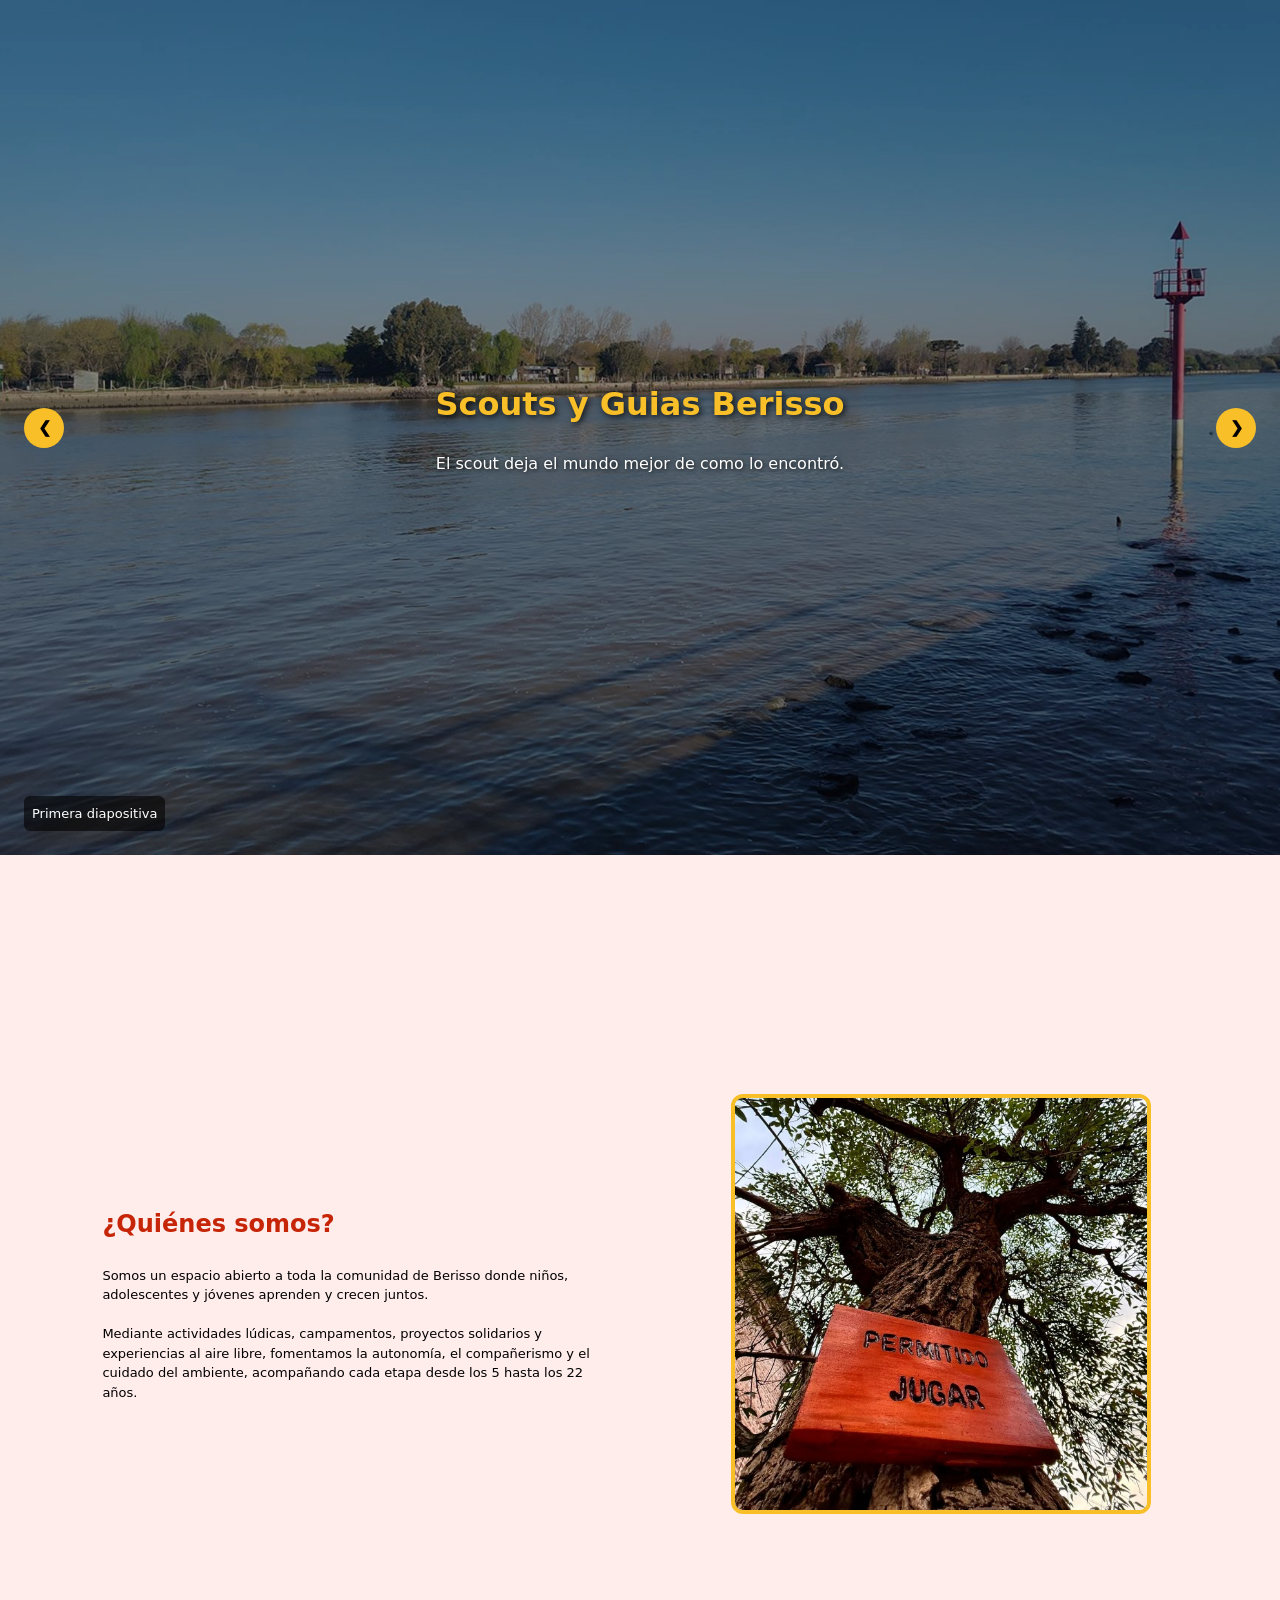
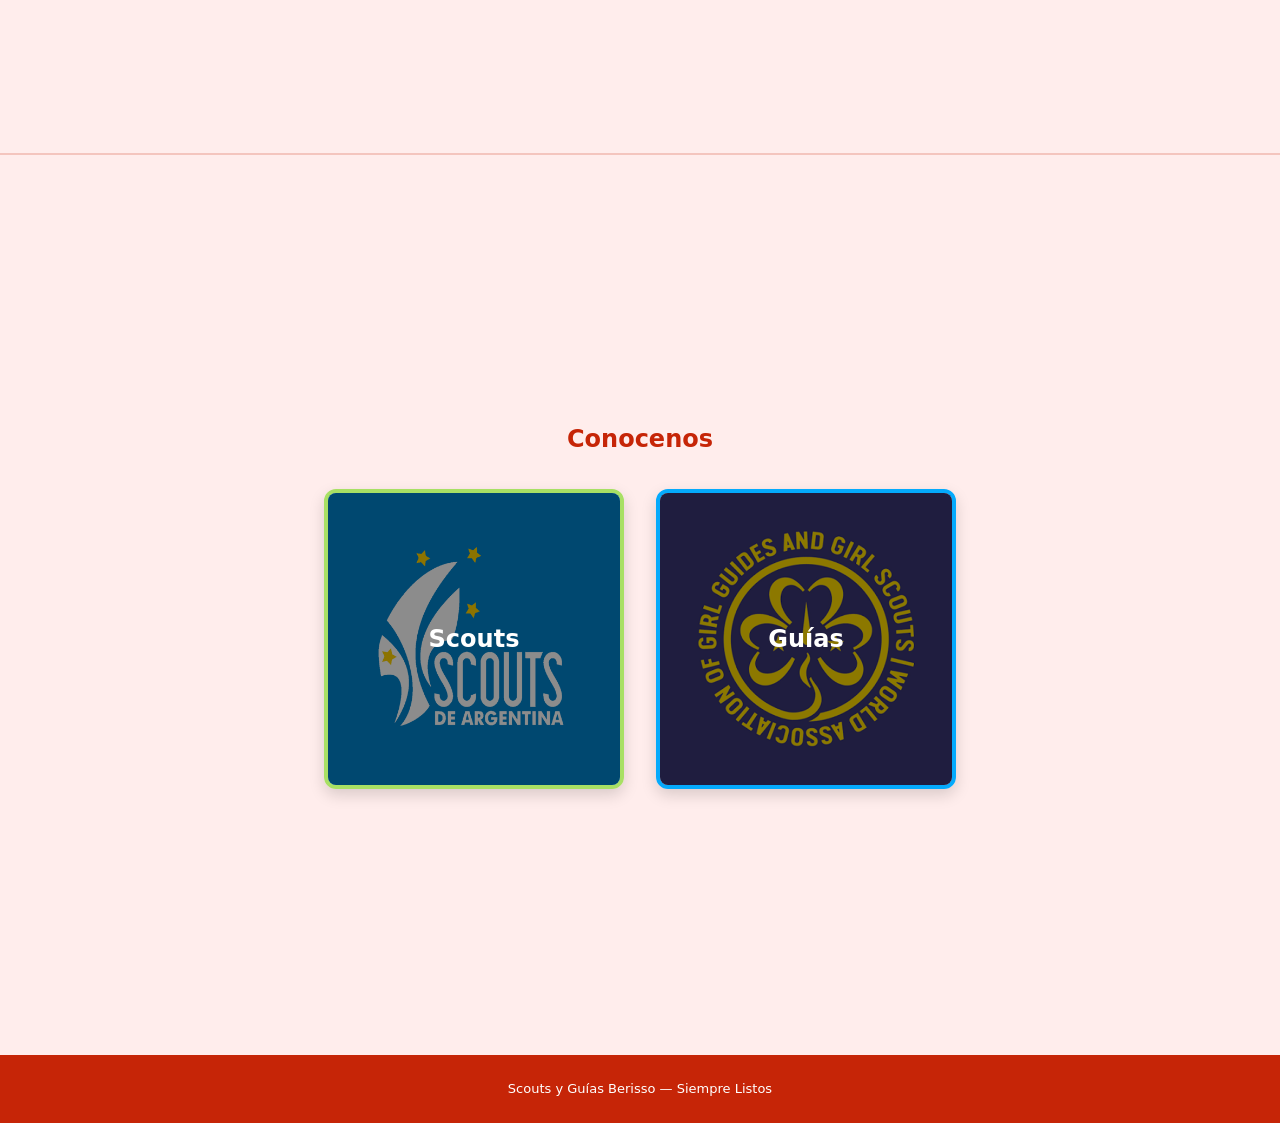
==== index.html @ 7b153e42 "Rename principal.html to index.html" ====
<!DOCTYPE html>
<html lang="es">
<head>
    <meta charset="UTF-8">
    <meta name="viewport" content="width=device-width, initial-scale=1.0">
    <title>Scouts y Guías Berisso</title>
    <link rel="stylesheet" href="principal.css">
</head>
<body>

    <!--<header class="site-header">
        <span>Scouts y Guías Berisso</span>
    </header>-->

    <!-- Sección 1: Hero con carrusel de fondo, título y frase centrados -->
    <section class="hero">
        <div class="carousel">
            <div class="slide">
                <img src="fotos/berisso 1.jpg" alt="Imagen 1">
                <p class="slide-caption">Primera diapositiva</p>
            </div>
            <div class="slide" hidden>
                <img src="fotos/berisso 2.jpg" alt="Imagen 2">
                <p class="slide-caption">Segunda diapositiva</p>
            </div>
            <div class="slide" hidden>
                <img src="fotos/berisso 3.jpg" alt="Imagen 3">
                <p class="slide-caption">Tercera diapositiva</p>
            </div>

            <button id="prev" aria-label="Anterior">&#10094;</button>
            <button id="next" aria-label="Siguiente">&#10095;</button>
        </div>

        <div class="hero-content">
            <h1>Scouts y Guias Berisso</h1>
            <h3>El scout deja el mundo mejor de como lo encontró.</h3>
        </div>
    </section>

    <!-- Sección 2: Texto a la izquierda, foto cuadrada a la derecha -->
    <section class="quienes-somos">
        <div class="quienes-texto">
            <h3>¿Quiénes somos?</h3>
            <p>
                Somos un espacio abierto a toda la comunidad de Berisso donde niños, adolescentes y jóvenes aprenden y crecen juntos.<br><br>
                Mediante actividades lúdicas, campamentos, proyectos solidarios y experiencias al aire libre, fomentamos la autonomía, el compañerismo y el cuidado del ambiente, acompañando cada etapa desde los 5 hasta los 22 años.
            </p>
        </div>
        <div class="quienes-img">
            <img src="fotos/instagram scout.jpeg" alt="Actividad Scout en Berisso">
        </div>
    </section>

    <!-- Sección 3: Conocenos con dos tarjetas cuadradas lado a lado -->
    <section class="conocenos">
        <h2>Conocenos</h2>
        <div class="conocenos-grid">
            <a href="ScoutsBerisso.html" class="card card-scouts">
                <img src="fotos/scouts hombres.jpg" alt="Scouts">
                <h4>Scouts</h4>
            </a>    
            
            <div class="card card-guias">
                <a href="GuiasBerisso.html">
                    <img src="fotos/guias mujeres.jpg" alt="Guías">
                    <h4>Guías</h4>
                </a>
            </div>
        </div>
    </section>

    <footer class="site-footer">
        <p>Scouts y Guías Berisso — Siempre Listos</p>
    </footer>

    <script>
        const slides = document.querySelectorAll('.slide');
        let index = 0;

        function showSlide(n) {
            slides[index].hidden = true;
            index = (n + slides.length) % slides.length;
            slides[index].hidden = false;
        }

        document.getElementById('next').onclick = () => showSlide(index + 1);
        document.getElementById('prev').onclick = () => showSlide(index - 1);
    </script>
</body>
</html>
---- principal.css ----
:root {
    /* Paleta de colores */
    --color-principal: #F8BF28;
    --color-secundario: #C62507;
    --color-fondo: #FFEDEC;
    --CTA-verde: #A8E064;
    --CTA-celes: #04AAFC;
    --color-txt: #020101;

    /* Escala tipográfica */
    --tipo-principal: 32px;
    --tipo-secundaria: 24px;
    --tipo-subtitulo: 16px;
    --tipo-base: 13px;

    /* Escala de espaciado */
    --sep-int: 0.5rem;
    --sep-com: 1.5rem;
    --sep-secc: 2rem;
}

* {
    box-sizing: border-box;
    margin: 0;
    padding: 0;
}

body {
    font-family: system-ui, -apple-system, sans-serif;
    background-color: var(--color-fondo);
    color: var(--color-txt);
    font-size: var(--tipo-base);
    line-height: 1.5;
}

/* HEADER */
.site-header {
    background-color: var(--color-principal);
    color: var(--color-txt);
    text-align: center;
    padding: var(--sep-int);
    font-weight: 700;
    font-size: var(--tipo-subtitulo);
    border-bottom: 3px solid var(--color-secundario);
}

/* HERO + CARRUSEL DE FONDO A PANTALLA COMPLETA */
.hero {
    position: relative;
    width: 100%;
    height: calc(100vh - 45px);
    min-height: 550px;
    overflow: hidden;
    display: flex;
    justify-content: center;
    align-items: center;
    text-align: center;
    padding: var(--sep-secc);
}

.carousel {
    position: absolute;
    inset: 0;
    width: 100%;
    height: 100%;
}

.slide {
    width: 100%;
    height: 100%;
    position: relative;
}

.slide::after {
    content: "";
    position: absolute;
    inset: 0;
    background: rgba(2, 1, 1, 0.45);
}

.slide img {
    width: 100%;
    height: 100%;
    object-fit: cover;
    display: block;
}

.slide-caption {
    position: absolute;
    bottom: var(--sep-com);
    left: var(--sep-com);
    z-index: 2;
    color: #fff;
    font-size: var(--tipo-base);
    background: rgba(2, 1, 1, 0.6);
    padding: var(--sep-int);
    border-radius: 6px;
}

.hero-content {
    position: relative;
    z-index: 2;
    color: #ffffff;
    display: flex;
    flex-direction: column;
    gap: var(--sep-com);
    padding: 0 var(--sep-secc);
}

.hero-content h1 {
    font-size: var(--tipo-principal);
    color: var(--color-principal);
    text-shadow: 2px 2px 6px rgba(0, 0, 0, 0.8);
}

.hero-content h3 {
    font-size: var(--tipo-subtitulo);
    font-weight: 400;
    text-shadow: 1px 1px 4px rgba(0, 0, 0, 0.8);
}

#prev, #next {
    position: absolute;
    top: 50%;
    transform: translateY(-50%);
    z-index: 3;
    background-color: var(--color-principal);
    color: var(--color-txt);
    border: none;
    width: 40px;
    height: 40px;
    border-radius: 50%;
    font-size: var(--tipo-subtitulo);
    font-weight: bold;
    cursor: pointer;
    transition: background-color 0.2s;
}

#prev:hover, #next:hover {
    background-color: var(--color-secundario);
    color: #fff;
}

#prev { left: var(--sep-com); }
#next { right: var(--sep-com); }

/* SECCIÓN QUIÉNES SOMOS */
.quienes-somos {
    width: 100%;
    min-height: 100vh;
    padding: var(--sep-secc) 8%;
    display: grid;
    grid-template-columns: 1.2fr 1fr;
    gap: var(--sep-secc);
    align-items: center;
    border-bottom: 2px solid rgba(198, 37, 7, 0.2);
}

.quienes-texto {
    display: flex;
    flex-direction: column;
    gap: var(--sep-com);
}

.quienes-texto h3 {
    font-size: var(--tipo-secundaria);
    color: var(--color-secundario);
}

.quienes-texto p {
    font-size: var(--tipo-base);
    max-width: 60ch;
}

.quienes-img {
    display: flex;
    justify-content: center;
}

.quienes-img img {
    width: 100%;
    max-width: 420px;
    aspect-ratio: 1 / 1;
    object-fit: cover;
    border-radius: 12px;
    border: 4px solid var(--color-principal);
    display: block;
}

/* SECCIÓN CONOCENOS */
.conocenos {
    width: 100%;
    min-height: 100vh;
    padding: var(--sep-secc) 8%;
    display: flex;
    flex-direction: column;
    justify-content: center;
    align-items: center;
    gap: var(--sep-secc);
    text-align: center;
}

.conocenos h2 {
    font-size: var(--tipo-secundaria);
    color: var(--color-secundario);
}

.conocenos-grid {
    width: 100%;
    display: flex;
    justify-content: center;
    gap: var(--sep-secc);
    flex-wrap: wrap;
}

.card {
    display: block;
    text-decoration: none;
    position: relative;
    width: 300px;
    height: 300px;
    border-radius: 12px;
    overflow: hidden;
    cursor: pointer;
    box-shadow: 0 6px 15px rgba(0, 0, 0, 0.15);
    transition: transform 0.25s;
}

.card:hover {
    transform: translateY(-5px);
}

.card-scouts {
    border: 4px solid var(--CTA-verde);
}

.card-guias {
    border: 4px solid var(--CTA-celes);
}

.card img {
    width: 100%;
    height: 100%;
    object-fit: cover;
    display: block;
}

.card h4 {
    position: absolute;
    inset: 0;
    display: flex;
    justify-content: center;
    align-items: center;
    padding: var(--sep-int);
    background: rgba(2, 1, 1, 0.45);
    color: #ffffff;
    font-size: var(--tipo-secundaria);
    transition: background 0.25s;
}

.card-scouts:hover h4 {
    background: rgba(168, 224, 100, 0.85);
    color: var(--color-txt);
}

.card-guias:hover h4 {
    background: rgba(4, 170, 252, 0.85);
    color: var(--color-txt);
}

/* FOOTER */
.site-footer {
    background-color: var(--color-secundario);
    color: #ffffff;
    text-align: center;
    padding: var(--sep-com);
    font-size: var(--tipo-base);
}

@media (max-width: 750px) {
    .quienes-somos {
        grid-template-columns: 1fr;
    }
}
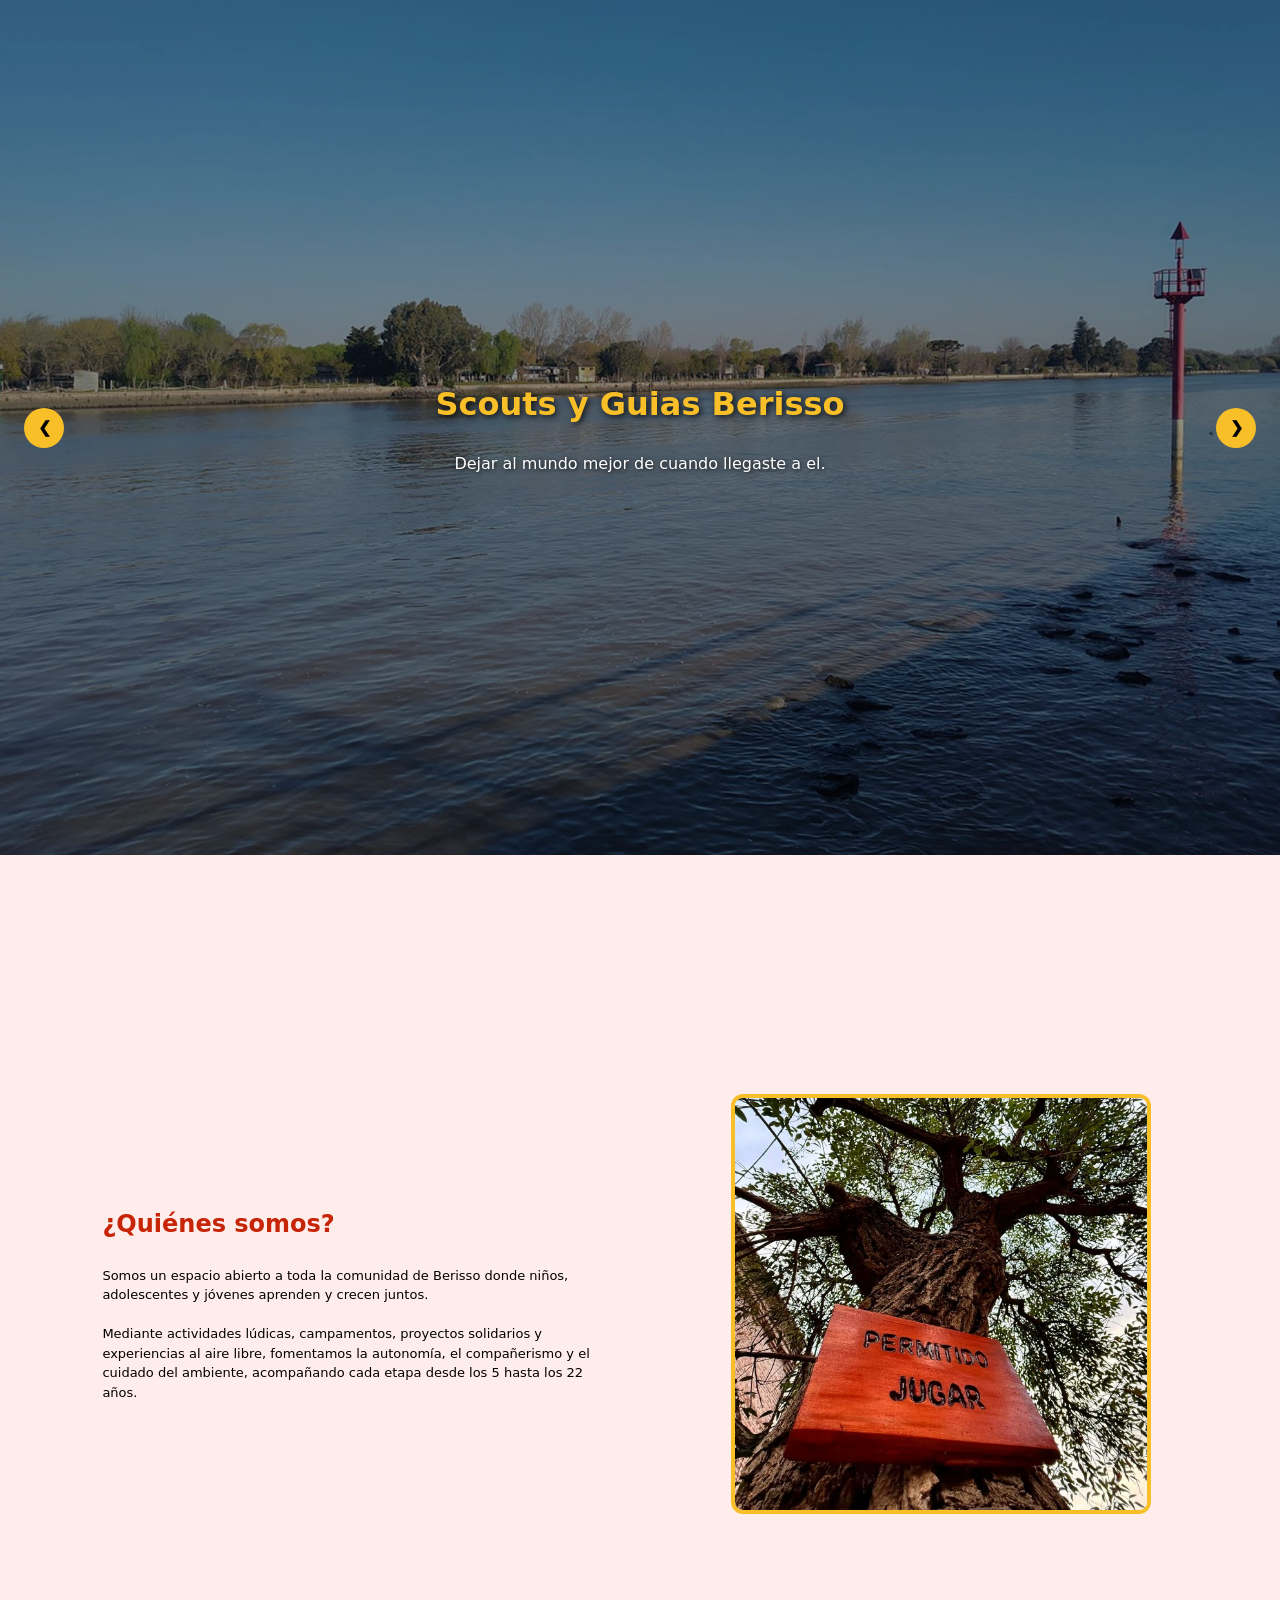
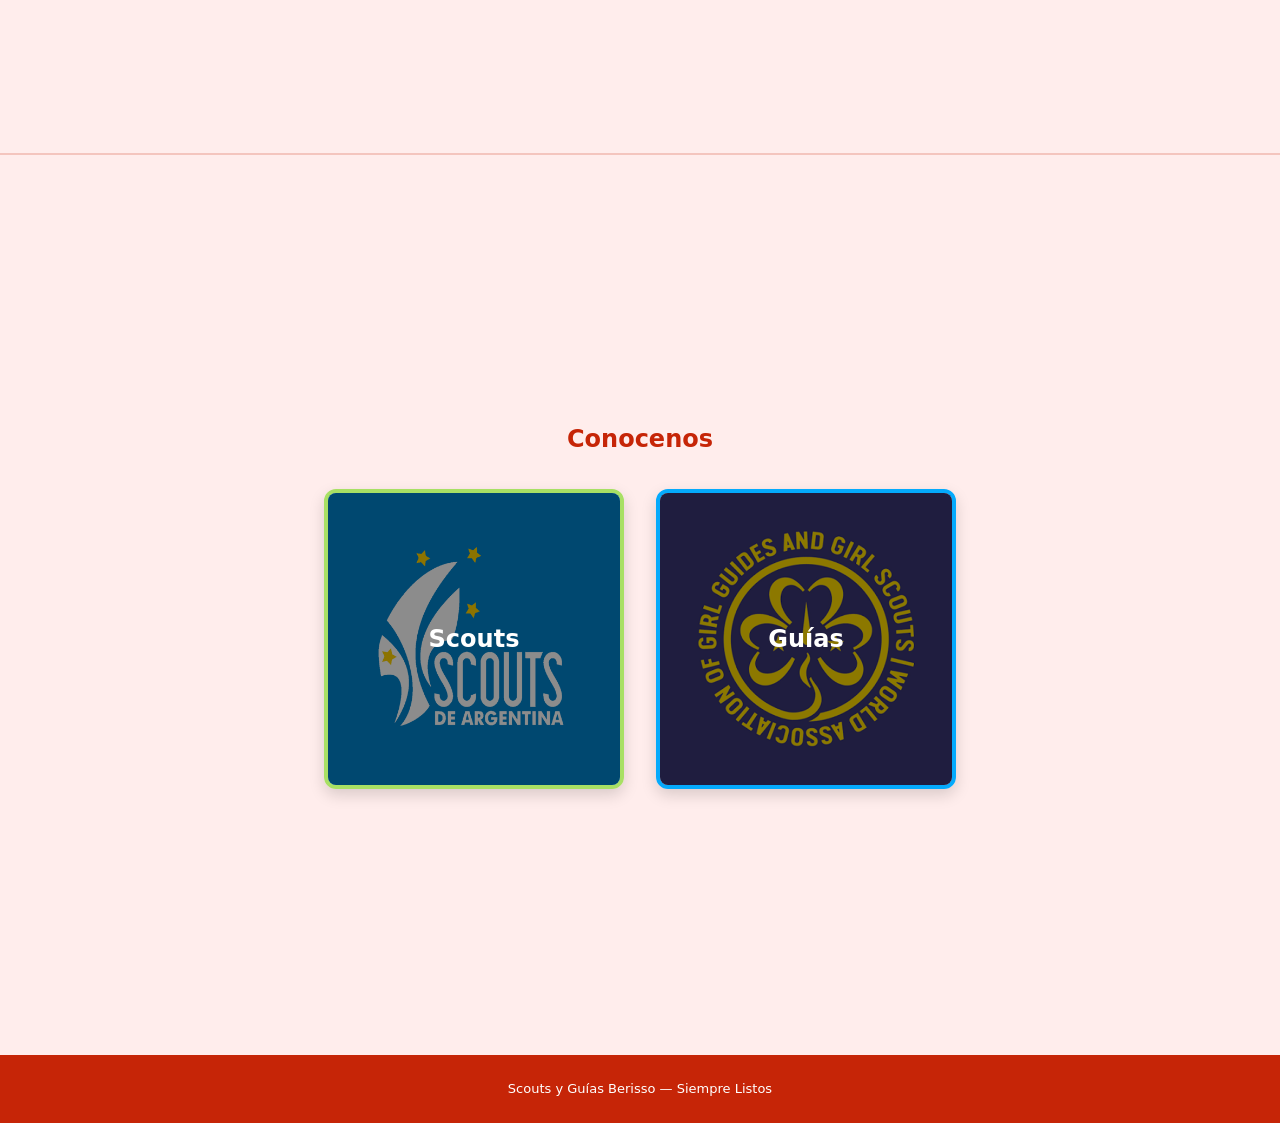
==== commit 3e70d3a0: "Rename principal.html to index.html" ====
--- a/index.html
+++ b/index.html
@@ -17,15 +17,15 @@
         <div class="carousel">
             <div class="slide">
                 <img src="fotos/berisso 1.jpg" alt="Imagen 1">
-                <p class="slide-caption">Primera diapositiva</p>
+                <!--<p class="slide-caption">Primera diapositiva</p>-->
             </div>
             <div class="slide" hidden>
                 <img src="fotos/berisso 2.jpg" alt="Imagen 2">
-                <p class="slide-caption">Segunda diapositiva</p>
+                <!--<p class="slide-caption">Segunda diapositiva</p>-->
             </div>
             <div class="slide" hidden>
                 <img src="fotos/berisso 3.jpg" alt="Imagen 3">
-                <p class="slide-caption">Tercera diapositiva</p>
+                <!--<p class="slide-caption">Tercera diapositiva</p>-->
             </div>
 
             <button id="prev" aria-label="Anterior">&#10094;</button>
@@ -34,7 +34,7 @@
 
         <div class="hero-content">
             <h1>Scouts y Guias Berisso</h1>
-            <h3>El scout deja el mundo mejor de como lo encontró.</h3>
+            <h3>Dejar al mundo mejor de cuando llegaste a el.</h3>
         </div>
     </section>
 
